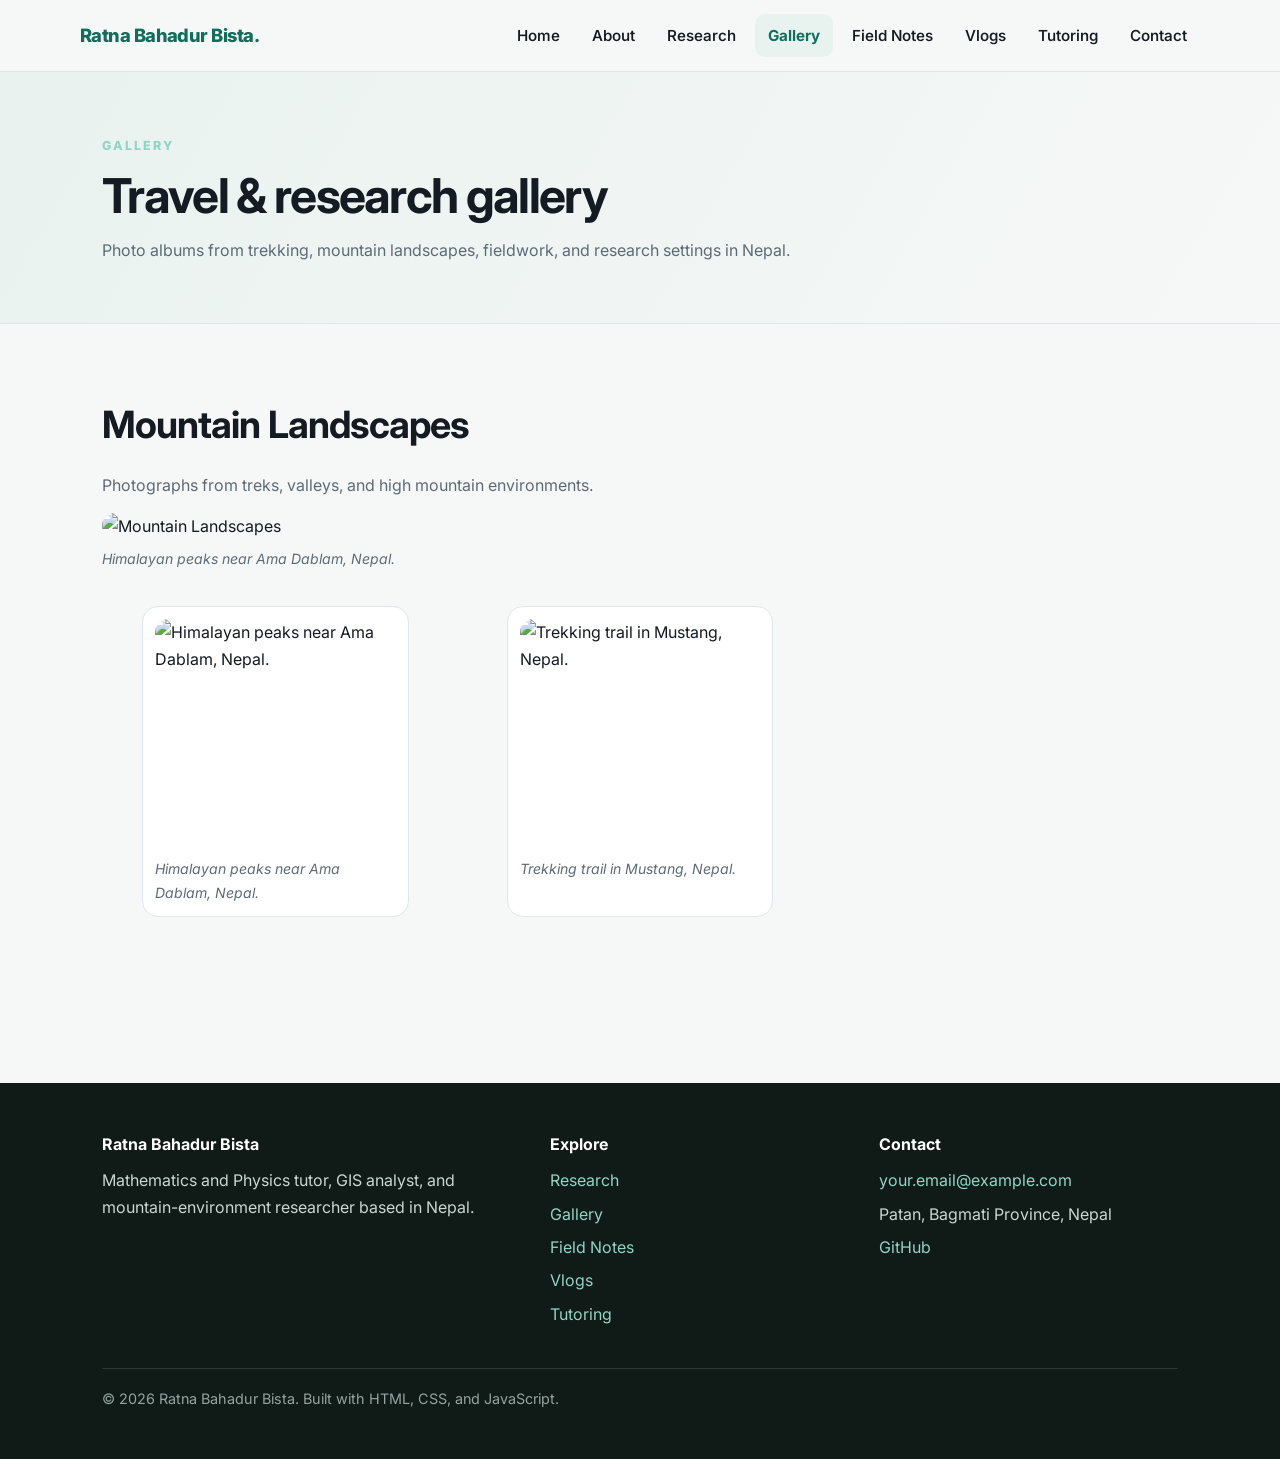
==== gallery.html @ 2622a0e6 "Initial commit" ====
<!DOCTYPE html>
<html lang="en">
<head>
  <meta charset="UTF-8">
  <meta name="viewport" content="width=device-width, initial-scale=1.0">
  <title>Gallery | Ratna Bahadur Bista</title>
  <meta name="description" content="Photo albums of travel, trekking, mountain landscapes, fieldwork, and research in Nepal.">
  <link rel="preconnect" href="https://fonts.googleapis.com">
  <link rel="preconnect" href="https://fonts.gstatic.com" crossorigin>
  <link href="https://fonts.googleapis.com/css2?family=Inter:wght@400;500;650;700;800&display=swap" rel="stylesheet">
  <link rel="stylesheet" href="assets/css/style.css">
</head>
<body>

  <header class="site-header">
    <div class="wrap nav">
      <a class="logo" href="index.html">
        <span class="profile-name">Ratna Bahadur Bista</span><span>.</span>
      </a>

      <button class="nav-toggle" aria-label="Toggle navigation">
        &#9776;
      </button>

      <ul class="menu">
        <li><a href="index.html">Home</a></li>
        <li><a href="about.html">About</a></li>
        <li><a href="research.html">Research</a></li>
        <li><a href="gallery.html" class="active">Gallery</a></li>
        <li><a href="blog.html">Field Notes</a></li>
        <li><a href="vlogs.html">Vlogs</a></li>
        <li><a href="tutoring.html">Tutoring</a></li>
        <li><a href="contact.html">Contact</a></li>
      </ul>
    </div>
  </header>

  <main>

  <section class="page-hero">
    <div class="wrap">
      <p class="eyebrow">Gallery</p>
      <h1>Travel &amp; research gallery</h1>
      <p class="muted">Photo albums from trekking, mountain landscapes, fieldwork, and research settings in Nepal.</p>
    </div>
  </section>

  <section class="section">
    <div class="wrap">
      <div id="gallery-list"></div>
    </div>
  </section>

  </main>

  <footer class="site-footer">
    <div class="wrap">
      <div class="footer-grid">
        <div>
          <h4><span class="profile-name">Ratna Bahadur Bista</span></h4>
          <p>
            Mathematics and Physics tutor, GIS analyst, and mountain-environment researcher
            based in Nepal.
          </p>
        </div>

        <div>
          <h4>Explore</h4>
          <ul>
            <li><a href="research.html">Research</a></li>
            <li><a href="gallery.html">Gallery</a></li>
            <li><a href="blog.html">Field Notes</a></li>
            <li><a href="vlogs.html">Vlogs</a></li>
            <li><a href="tutoring.html">Tutoring</a></li>
          </ul>
        </div>

        <div>
          <h4>Contact</h4>
          <ul>
            <li>
              <a class="profile-email-link" href="mailto:your.email@example.com">
                your.email@example.com
              </a>
            </li>
            <li><span class="profile-location">Patan, Nepal</span></li>
            <li>
              <a class="profile-github-link" href="https://github.com/Bistakaji94">GitHub</a>
            </li>
          </ul>
        </div>
      </div>

      <div class="copyright">
        &copy; <span id="year"></span>
        <span class="profile-name">Ratna Bahadur Bista</span>.
        Built with HTML, CSS, and JavaScript.
      </div>
    </div>
  </footer>

  <script src="assets/js/site.js"></script>
  <script src="assets/js/main.js"></script>
</body>
</html>
---- assets/css/style.css ----
/* ============================================================
   Personal Website Stylesheet
   ============================================================ */

:root {
  --ink: #141b22; --muted: #5d6b78; --paper: #f6f8f7; --card: #fff; --line: #dfe6e9;
  --green: #0f6f5c; --green-dark: #0a5344; --blue: #2c7fb8; --sand: #e8f2ef;
  --radius: 18px; --shadow: 0 10px 30px rgba(20,27,34,.08);
}

* { box-sizing: border-box; }
html { scroll-behavior: smooth; }
body { margin: 0; font-family: Inter, system-ui, -apple-system, "Segoe UI", Roboto, Arial, sans-serif; background: var(--paper); color: var(--ink); line-height: 1.65; }
img { max-width: 100%; display: block; }
a { color: var(--green); text-decoration: none; }
a:hover { text-decoration: underline; }

.wrap { width: min(1120px,100%); margin: auto; padding: 0 22px; }
.section { padding: 70px 0; }
.section-head { max-width: 760px; margin-bottom: 34px; }
.grid { display: grid; gap: 20px; }
.grid-2 { grid-template-columns: repeat(2,1fr); }
.grid-3 { grid-template-columns: repeat(3,1fr); }
.split { display: grid; grid-template-columns: 1.1fr .9fr; gap: 44px; align-items: center; }
.muted { color: var(--muted); }

h1 { font-size: clamp(2.3rem,5.5vw,3.7rem); line-height: 1.05; margin: .5rem 0 1rem; letter-spacing: -.035em; }
h2 { font-size: clamp(1.8rem,3.2vw,2.35rem); letter-spacing: -.025em; margin: 0 0 16px; }
h3 { margin: 0 0 8px; font-size: 1.15rem; }
p { margin: 0 0 14px; }
.lede { font-size: 1.14rem; color: #d9e5e1; max-width: 680px; }
.eyebrow { color: #8fd6c3; font-size: .78rem; font-weight: 800; letter-spacing: .16em; text-transform: uppercase; }

.site-header { position: sticky; top: 0; z-index: 50; background: rgba(246,248,247,.94); backdrop-filter: blur(10px); border-bottom: 1px solid var(--line); }
.nav { display: flex; align-items: center; justify-content: space-between; gap: 16px; padding: 14px 0; }
.logo { font-weight: 800; letter-spacing: -.03em; font-size: 1.15rem; }
.logo span { color: var(--green); }
.menu { display: flex; align-items: center; gap: 6px; list-style: none; margin: 0; padding: 0; flex-wrap: wrap; }
.menu a { display: block; padding: 9px 13px; border-radius: 10px; color: var(--ink); font-size: .95rem; font-weight: 550; }
.menu a:hover { background: #e9efed; text-decoration: none; }
.menu a.active { background: var(--sand); color: var(--green); font-weight: 700; }
.nav-toggle { display: none; background: none; border: 1px solid var(--line); border-radius: 10px; padding: 8px 11px; font-size: 1.1rem; }

.hero { position: relative; overflow: hidden; background: #0d1b18; color: #fff; padding: 90px 0; }
.hero::before { content: ""; position: absolute; inset: 0; background-image: var(--hero-image); background-size: cover; background-position: center; opacity: .38; }
.hero::after { content: ""; position: absolute; inset: 0; background: linear-gradient(90deg, rgba(9,20,17,.92), rgba(9,20,17,.45)); }
.hero-inner { position: relative; z-index: 2; display: grid; grid-template-columns: 1.25fr .75fr; gap: 40px; align-items: center; }

.btn { display: inline-flex; align-items: center; gap: 8px; padding: 12px 21px; border-radius: 999px; font-weight: 700; border: 1px solid transparent; transition: .2s; }
.btn-primary { background: var(--green); color: #fff; }
.btn-primary:hover { background: var(--green-dark); text-decoration: none; }
.btn-light { background: #fff; color: var(--green); }
.btn-outline { border-color: var(--green); color: var(--green); }
.btn-outline:hover { background: var(--sand); text-decoration: none; }

.card { background: var(--card); border: 1px solid var(--line); border-radius: var(--radius); overflow: hidden; box-shadow: var(--shadow); transition: transform .2s, box-shadow .2s; }
.card:hover { transform: translateY(-4px); box-shadow: 0 16px 36px rgba(20,27,34,.12); }
.card-body { padding: 22px; }
.card p { color: var(--muted); }
.card img { height: 210px; width: 100%; object-fit: cover; }
.badge { display: inline-block; background: var(--sand); color: var(--green); padding: 5px 11px; border-radius: 999px; font-size: .76rem; font-weight: 800; margin: 4px 6px 0 0; }
.caption { font-size: .88rem; color: var(--muted); font-style: italic; margin: 8px 0 0; }

.filters { display: flex; gap: 9px; flex-wrap: wrap; margin-bottom: 26px; }
.filter { border: 1px solid var(--line); background: #fff; color: var(--ink); padding: 9px 16px; border-radius: 999px; font-weight: 650; cursor: pointer; }
.filter.active { background: var(--green); border-color: var(--green); color: #fff; }

.post { border-left: 4px solid var(--green); padding: 4px 0 4px 18px; margin-bottom: 40px; }
.post h3 { font-size: 1.25rem; }
.post .meta { color: var(--blue); font-weight: 700; font-size: .9rem; margin-bottom: 8px; }
.post p { color: var(--muted); }
.post img { border-radius: 14px; margin: 14px 0 0; }

.portrait { border-radius: var(--radius); overflow: hidden; box-shadow: var(--shadow); }
.portrait img { height: 460px; object-fit: cover; width: 100%; }

.video-card { position: relative; }
.play { position: absolute; inset: 0; display: flex; align-items: center; justify-content: center; background: rgba(10,20,17,.35); color: #fff; font-size: 3rem; font-weight: 800; }
.video-card:hover .play { background: rgba(10,20,17,.2); }

.album { margin-bottom: 50px; }
.album-grid { display: grid; grid-template-columns: repeat(auto-fill,minmax(260px,1fr)); gap: 18px; margin-top: 20px; }
.album-image { background: #fff; border: 1px solid var(--line); border-radius: 16px; padding: 12px; }
.album-image img { height: 230px; width: 100%; object-fit: cover; border-radius: 14px; }

.timeline { border-left: 2px solid var(--line); padding-left: 24px; margin-top: 24px; }
.timeline-item { position: relative; margin-bottom: 28px; }
.timeline-item::before { content: ""; position: absolute; left: -32px; top: 7px; width: 13px; height: 13px; border-radius: 50%; background: var(--green); }
.timeline-item .when { color: var(--blue); font-weight: 750; font-size: .92rem; }
.timeline-item p { color: var(--muted); }

form { display: grid; gap: 14px; }
input, textarea, select { width: 100%; padding: 13px 15px; border: 1px solid var(--line); border-radius: 12px; font: inherit; background: #fff; }
input:focus, textarea:focus, select:focus { outline: 3px solid rgba(15,111,92,.18); border-color: var(--green); }
label { font-weight: 650; font-size: .93rem; }

.modal { position: fixed; inset: 0; background: rgba(8,15,13,.78); display: none; align-items: center; justify-content: center; padding: 24px; z-index: 100; }
.modal.open { display: flex; }
.modal-content { background: #fff; border-radius: 18px; max-width: 760px; width: 100%; padding: 28px; position: relative; max-height: 85vh; overflow: auto; }
.modal-close { position: absolute; top: 14px; right: 16px; border: none; background: #eef2f1; border-radius: 50%; width: 36px; height: 36px; font-size: 1.2rem; cursor: pointer; }

.reveal { opacity: 0; transform: translateY(22px); transition: opacity .7s ease, transform .7s ease; }
.reveal.visible { opacity: 1; transform: none; }

.site-footer { background: #101a17; color: #c9d6d1; padding: 48px 0; margin-top: 30px; }
.footer-grid { display: grid; grid-template-columns: 1.4fr 1fr 1fr; gap: 30px; }
.site-footer a { color: #8fd6c3; }
.site-footer h4 { margin: 0 0 10px; color: #fff; }
.site-footer ul { list-style: none; margin: 0; padding: 0; }
.site-footer li { margin-bottom: 7px; }
.copyright { border-top: 1px solid rgba(255,255,255,.12); margin-top: 34px; padding-top: 18px; font-size: .9rem; color: #93a5a0; }

.page-hero { background: linear-gradient(120deg,#e9f2ef,#f6f8f7); padding: 64px 0 46px; border-bottom: 1px solid var(--line); }
.page-hero h1 { font-size: clamp(2rem,4.5vw,3rem); }

@media (max-width: 900px) {
  .hero-inner, .split, .grid-2, .grid-3, .footer-grid { grid-template-columns: 1fr; }
  .menu { position: absolute; top: 64px; right: 22px; left: 22px; background: #fff; border: 1px solid var(--line); border-radius: 16px; padding: 10px; display: none; flex-direction: column; box-shadow: var(--shadow); z-index: 60; }
  .menu.open { display: flex; }
  .nav-toggle { display: block; }
  .portrait img { height: 320px; }
}
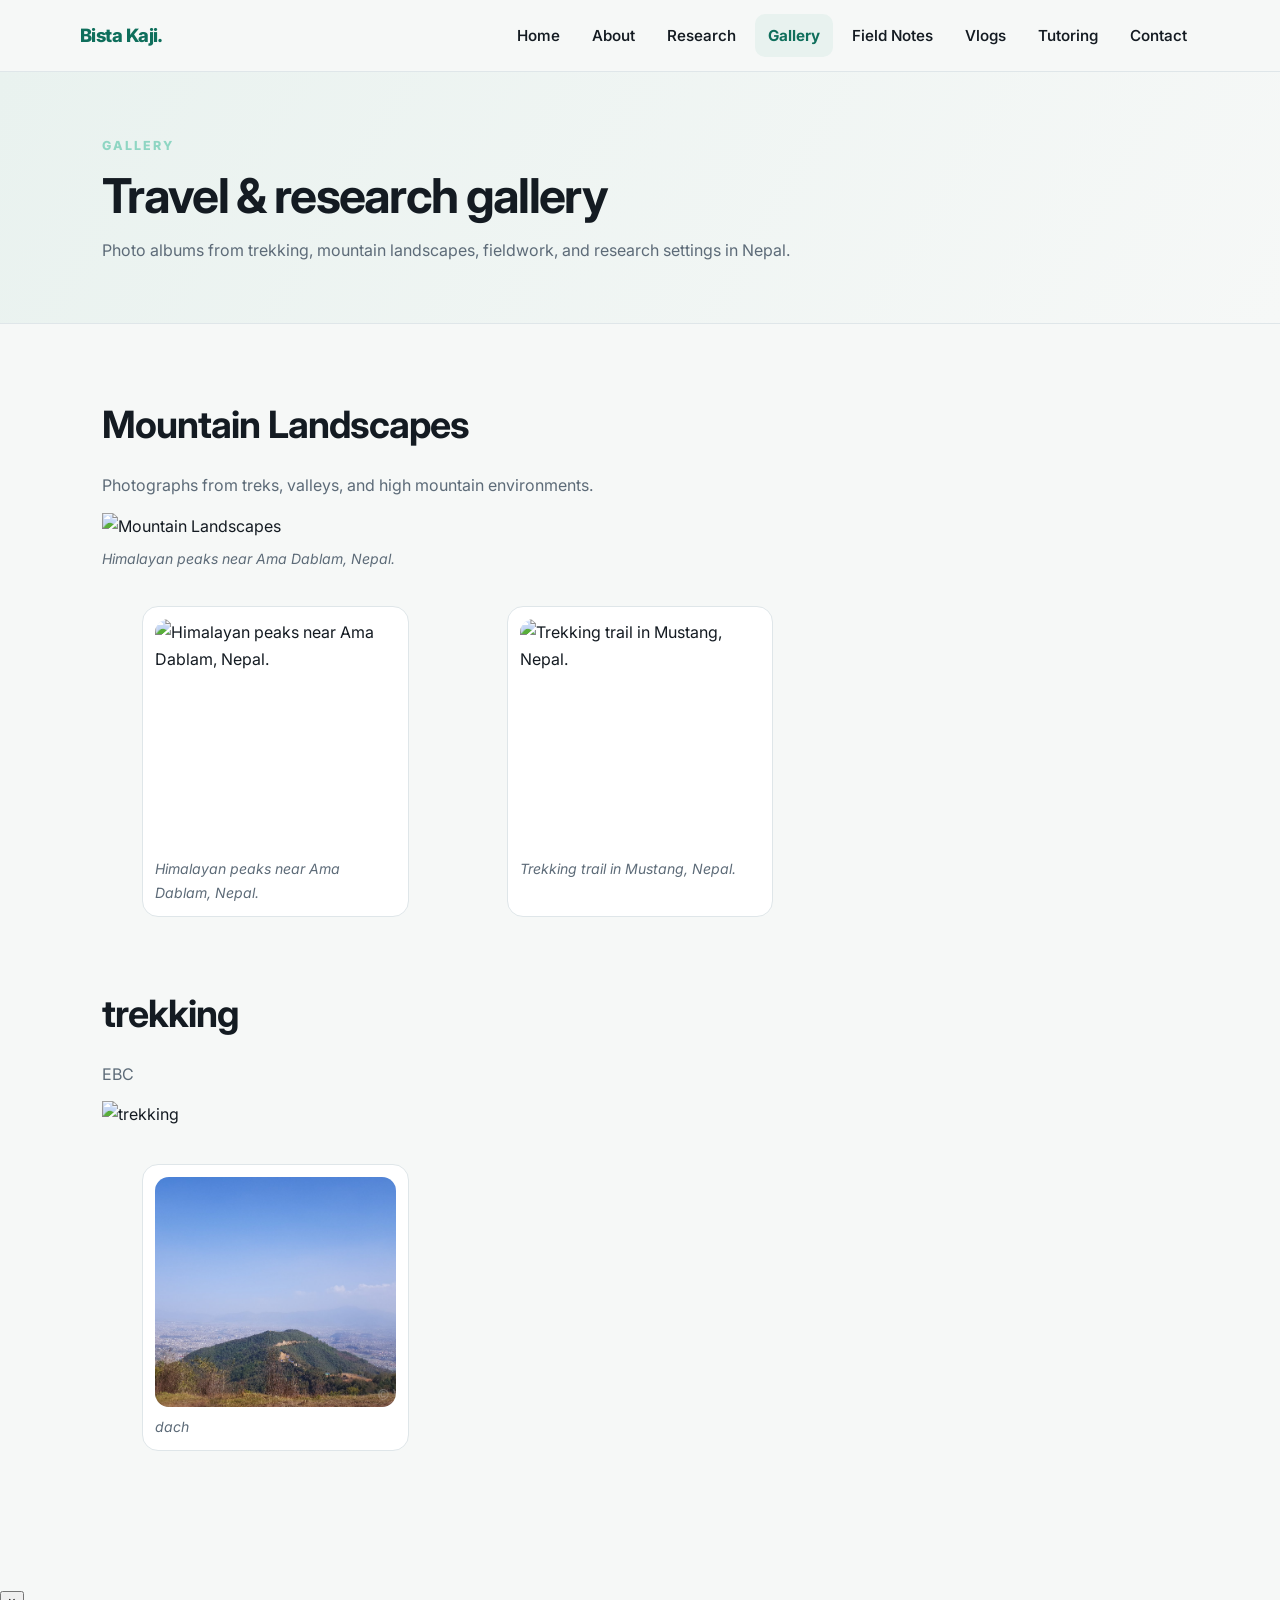
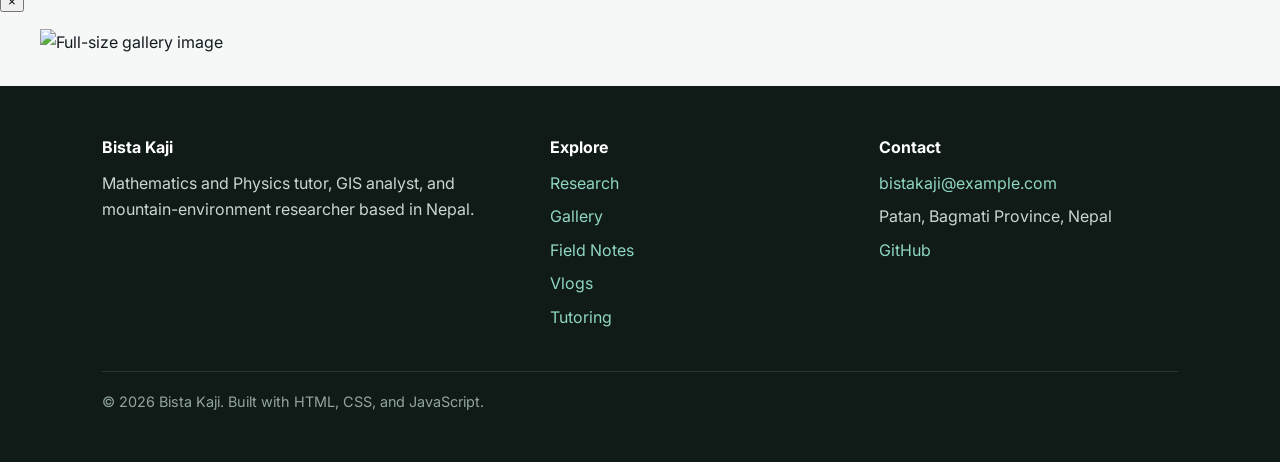
==== commit d13902cf: "Implement lightbox for gallery images Added a lightbox feature for displaying full-size images." ====
--- a/gallery.html
+++ b/gallery.html
@@ -51,6 +51,28 @@
     </div>
   </section>
 
+      <div
+    class="lightbox"
+    id="lightbox"
+  >
+    <button
+      class="lightbox-close"
+      type="button"
+      onclick="closeLightbox()"
+    >
+      &times;
+    </button>
+
+    <figure>
+      <img
+        id="lightbox-image"
+        src=""
+        alt="Full-size gallery image"
+      >
+      <figcaption id="lightbox-caption"></figcaption>
+    </figure>
+  </div>
+
   </main>
 
   <footer class="site-footer">
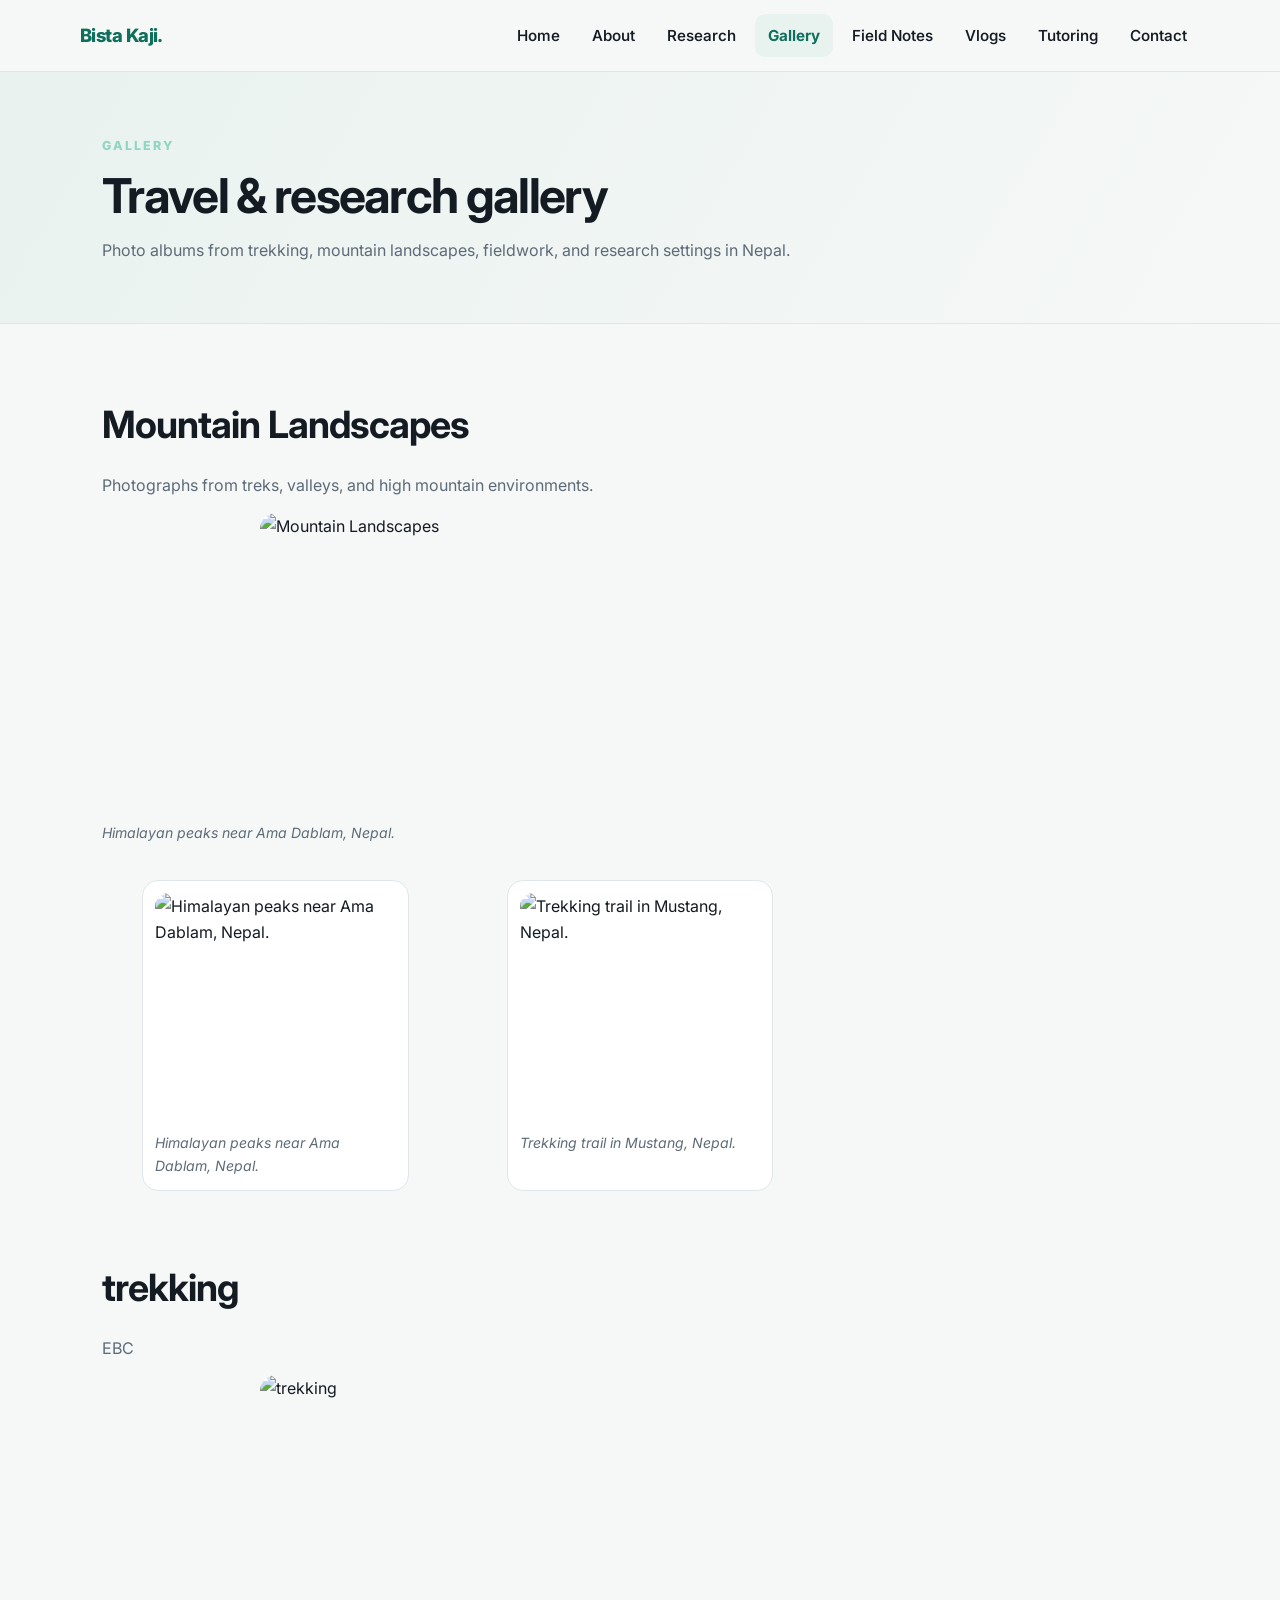
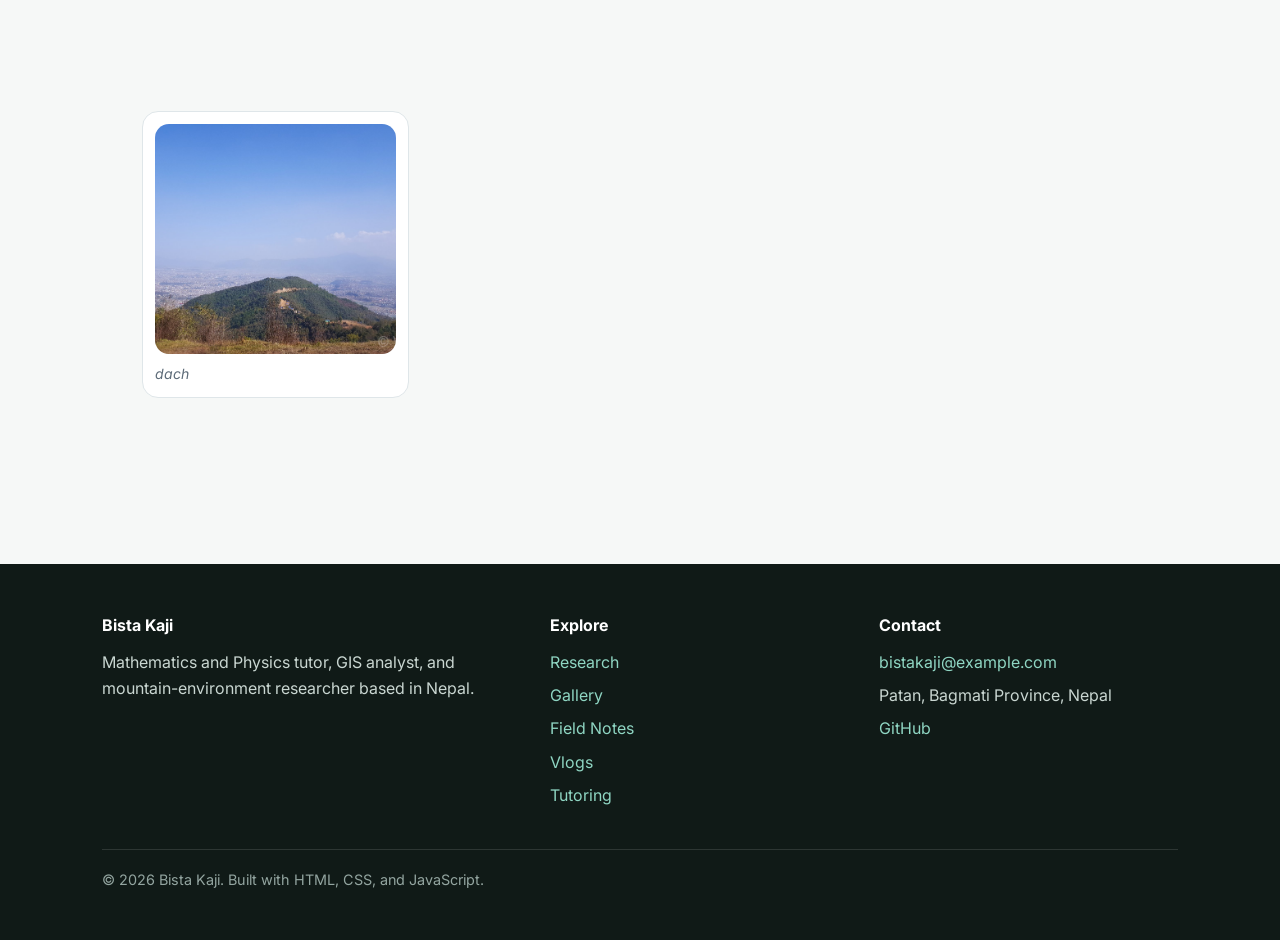
==== commit f30fd5b9: "Add lightbox functionality to gallery" ====
--- a/gallery.html
+++ b/gallery.html
@@ -72,7 +72,43 @@
       <figcaption id="lightbox-caption"></figcaption>
     </figure>
   </div>
+  <div class="lightbox" id="gallery-lightbox">
+    <button
+      class="lightbox-close"
+      type="button"
+      onclick="closeGalleryViewer()"
+    >
+      &times;
+    </button>
 
+    <button
+      class="lightbox-arrow left"
+      type="button"
+      onclick="previousGalleryImage()"
+      aria-label="Previous image"
+    >
+      &#10094;
+    </button>
+
+    <figure>
+      <img
+        id="gallery-lightbox-image"
+        src=""
+        alt="Gallery image"
+      >
+      <figcaption id="gallery-lightbox-caption"></figcaption>
+    </figure>
+
+    <button
+      class="lightbox-arrow right"
+      type="button"
+      onclick="nextGalleryImage()"
+      aria-label="Next image"
+    >
+      &#10095;
+    </button>
+  </div>
+    
   </main>
 
   <footer class="site-footer">
--- a/assets/css/style.css
+++ b/assets/css/style.css
@@ -120,3 +120,80 @@
   .nav-toggle { display: block; }
   .portrait img { height: 320px; }
 }
+
+/* ---------- Gallery cover ---------- */
+.gallery-cover {
+  width: 100%;
+  max-width: 760px;
+  height: 300px;
+  object-fit: cover;
+  border-radius: 16px;
+  cursor: zoom-in;
+  margin: 0 auto;
+}
+
+/* ---------- Gallery lightbox ---------- */
+.lightbox {
+  position: fixed;
+  inset: 0;
+  z-index: 200;
+  display: none;
+  align-items: center;
+  justify-content: center;
+  padding: 24px;
+  background: rgba(8, 15, 13, 0.9);
+}
+
+.lightbox.open {
+  display: flex;
+}
+
+.lightbox figure {
+  margin: 0;
+  max-width: min(1000px, 100%);
+  text-align: center;
+}
+
+.lightbox img {
+  max-width: 100%;
+  max-height: 80vh;
+  border-radius: 14px;
+  object-fit: contain;
+  background: #fff;
+}
+
+.lightbox figcaption {
+  margin-top: 12px;
+  color: #d9e5e1;
+  font-size: 0.95rem;
+}
+
+.lightbox-close {
+  position: absolute;
+  top: 20px;
+  right: 24px;
+  width: 42px;
+  height: 42px;
+  border: none;
+  border-radius: 50%;
+  background: #fff;
+  color: #141b22;
+  font-size: 1.5rem;
+  cursor: pointer;
+}
+
+/* ---------- Embedded video ---------- */
+.video-frame {
+  position: relative;
+  width: 100%;
+  padding-top: 56.25%;
+  background: #000;
+}
+
+.video-frame iframe {
+  position: absolute;
+  inset: 0;
+  width: 100%;
+  height: 100%;
+  border: 0;
+}
